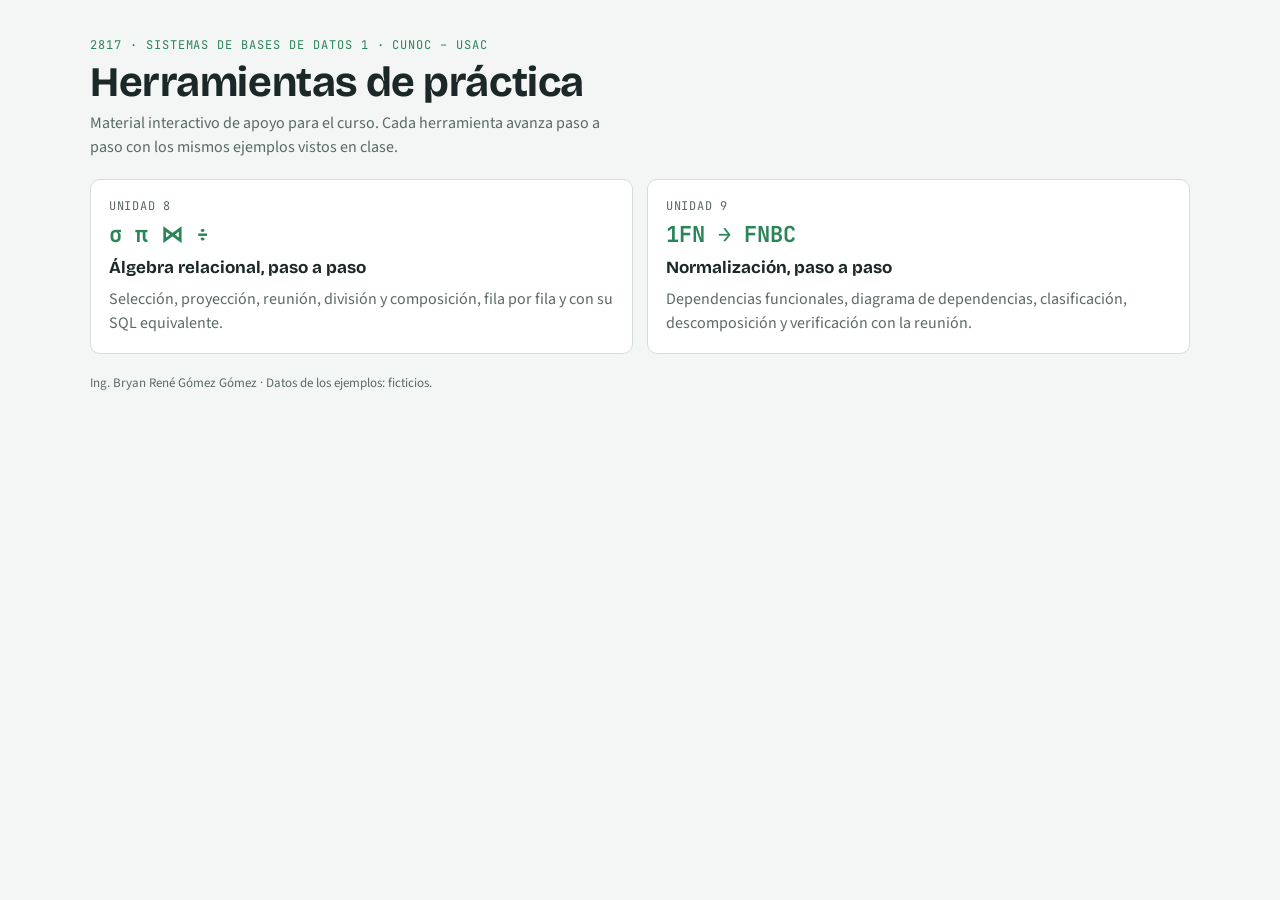
==== index.html @ 664d6ec6 "feat: project added." ====
<!doctype html>
<html lang="es">
  <head>
    <meta charset="utf-8" />
    <meta
      name="viewport"
      content="width=device-width, initial-scale=1, viewport-fit=cover"
    />
    <meta
      name="description"
      content="Herramientas interactivas del curso Sistemas de Bases de Datos 1."
    />
    <link
      rel="icon"
      href="data:image/svg+xml,%3Csvg xmlns=%22http://www.w3.org/2000/svg%22 viewBox=%220 0 32 32%22%3E%3Crect width=%2232%22 height=%2232%22 rx=%226%22 fill=%22%232c8559%22/%3E%3Ctext x=%2216%22 y=%2222%22 font-size=%2216%22 text-anchor=%22middle%22 fill=%22white%22 font-family=%22monospace%22 font-weight=%22700%22%3EBD%3C/text%3E%3C/svg%3E"
    />
    <title>Sistemas de Bases de Datos 1</title>
    <link rel="preconnect" href="https://fonts.googleapis.com" />
    <link
      rel="stylesheet"
      href="https://fonts.googleapis.com/css2?family=Bricolage+Grotesque:wght@600;700&family=JetBrains+Mono:wght@400;700&family=Source+Sans+3:wght@400;600;700&display=swap"
    />
    <link rel="stylesheet" href="assets/css/curso.css" />
    <style>
      .cards {
        display: grid;
        grid-template-columns: repeat(auto-fit, minmax(260px, 1fr));
        gap: 14px;
      }
      a.tool {
        display: flex;
        flex-direction: column;
        gap: 6px;
        text-decoration: none;
        color: var(--ink);
        background: var(--surface);
        border: 1px solid var(--line);
        border-radius: var(--radius);
        padding: 18px;
      }
      a.tool:hover {
        border-color: var(--accent);
      }
      a.tool .sym {
        font: 700 22px var(--font-mono);
        color: var(--accent);
      }
      a.tool .unit {
        font: 12px var(--font-mono);
        color: var(--muted);
        text-transform: uppercase;
        letter-spacing: 0.06em;
      }
      a.tool p {
        color: var(--muted);
      }
    </style>
  </head>
  <body>
    <div class="wrap">
      <header class="top">
        <span class="eyebrow"
          >2817 · Sistemas de Bases de Datos 1 · CUNOC – USAC</span
        >
        <h1>Herramientas de práctica</h1>
        <p class="lede">
          Material interactivo de apoyo para el curso. Cada herramienta avanza
          paso a paso con los mismos ejemplos vistos en clase.
        </p>
      </header>
      <div class="cards">
        <!-- Para agregar una herramienta nueva, copia uno de estos bloques <a class="tool"> y cambia la carpeta y el texto. -->
        <a class="tool" href="algebra/">
          <span class="unit">Unidad 8</span>
          <span class="sym">σ π ⋈ ÷</span>
          <h3>Álgebra relacional, paso a paso</h3>
          <p>
            Selección, proyección, reunión, división y composición, fila por
            fila y con su SQL equivalente.
          </p>
        </a>
        <a class="tool" href="normalization/">
          <span class="unit">Unidad 9</span>
          <span class="sym">1FN → FNBC</span>
          <h3>Normalización, paso a paso</h3>
          <p>
            Dependencias funcionales, diagrama de dependencias, clasificación,
            descomposición y verificación con la reunión.
          </p>
        </a>
      </div>
      <footer class="foot">
        Ing. Bryan René Gómez Gómez · Datos de los ejemplos: ficticios.
      </footer>
    </div>
  </body>
</html>
---- assets/css/curso.css ----
/* Layout: one centered column of "hojas" (sheets) with folder tabs on top; tables are the protagonists. */
:root {
  --bg: #f3f6f4;
  --surface: #ffffff;
  --surface-2: #eef3f0;
  --ink: #1b2827;
  --muted: #5a6a67;
  --line: #d3ddd9;
  --accent: #2c8559;
  --accent-ink: #ffffff;
  --accent-soft: #dff1e7;
  --ok: #2c8559;
  --ok-soft: #e3f4ea;
  --warn: #b86e08;
  --warn-soft: #fdf0d9;
  --bad: #cc3d3d;
  --bad-soft: #fbe6e4;
  --violet: #6b4fc7;
  --violet-soft: #ece7fb;
  --cur: #f6d87a;
  --font-display: "Bricolage Grotesque", "Segoe UI", system-ui, sans-serif;
  --font-body: "Source Sans 3", "Segoe UI", system-ui, sans-serif;
  --font-mono:
    "JetBrains Mono", ui-monospace, "Cascadia Mono", Consolas, monospace;
  --radius: 10px;
}
@media (prefers-color-scheme: dark) {
  :root:not([data-theme="light"]) {
    --bg: #121918;
    --surface: #1a2423;
    --surface-2: #213029;
    --ink: #e3ebe8;
    --muted: #9aaca7;
    --line: #2f3d3b;
    --accent: #5ccb92;
    --accent-ink: #0f1a16;
    --accent-soft: #1d3a2c;
    --ok: #5ccb92;
    --ok-soft: #1c352a;
    --warn: #e6a640;
    --warn-soft: #3a2c14;
    --bad: #ff7a72;
    --bad-soft: #3d2222;
    --violet: #ac95ff;
    --violet-soft: #2c2547;
    --cur: #7a6420;
    color-scheme: dark;
  }
}
:root[data-theme="dark"] {
  --bg: #121918;
  --surface: #1a2423;
  --surface-2: #213029;
  --ink: #e3ebe8;
  --muted: #9aaca7;
  --line: #2f3d3b;
  --accent: #5ccb92;
  --accent-ink: #0f1a16;
  --accent-soft: #1d3a2c;
  --ok: #5ccb92;
  --ok-soft: #1c352a;
  --warn: #e6a640;
  --warn-soft: #3a2c14;
  --bad: #ff7a72;
  --bad-soft: #3d2222;
  --violet: #ac95ff;
  --violet-soft: #2c2547;
  --cur: #7a6420;
  color-scheme: dark;
}
* {
  box-sizing: border-box;
}
[hidden] {
  display: none !important;
}
body {
  background: var(--bg);
  color: var(--ink);
  font-family: var(--font-body);
  font-size: 16px;
  line-height: 1.5;
  padding-left: max(16px, env(safe-area-inset-left, 0px));
  padding-right: max(16px, env(safe-area-inset-right, 0px));
  padding-block: 28px 56px;
}
.wrap {
  max-width: 1100px;
  margin: 0 auto;
  display: flex;
  flex-direction: column;
  gap: 20px;
}
header.top {
  display: flex;
  flex-direction: column;
  gap: 6px;
}
.eyebrow {
  font-family: var(--font-mono);
  font-size: 12px;
  letter-spacing: 0.08em;
  text-transform: uppercase;
  color: var(--accent);
}
h1 {
  font-family: var(--font-display);
  font-size: clamp(28px, 4.4vw, 42px);
  line-height: 1.08;
  margin: 0;
  text-wrap: balance;
  letter-spacing: -0.01em;
}
h2 {
  font-family: var(--font-display);
  font-size: 22px;
  margin: 0;
  text-wrap: balance;
}
h3 {
  font-family: var(--font-display);
  font-size: 17px;
  margin: 0;
}
.lede {
  color: var(--muted);
  max-width: 68ch;
  margin: 0;
}
p {
  margin: 0;
}
code,
.mono {
  font-family: var(--font-mono);
  font-size: 0.92em;
}

/* folder tabs */
.tabs {
  display: flex;
  gap: 4px;
  overflow-x: auto;
  padding-top: 4px;
  scrollbar-width: thin;
}
.tab {
  flex: 0 0 auto;
  display: flex;
  align-items: center;
  gap: 8px;
  border: 1px solid var(--line);
  border-bottom: none;
  background: var(--surface-2);
  color: var(--muted);
  padding: 9px 14px 8px;
  border-radius: 10px 10px 0 0;
  font: 600 15px var(--font-body);
  cursor: pointer;
}
.tab .sym {
  font-family: var(--font-mono);
  font-size: 18px;
  color: var(--accent);
  line-height: 1;
}
.tab[aria-selected="true"] {
  background: var(--surface);
  color: var(--ink);
  position: relative;
  top: 1px;
}
.tab:focus-visible,
button:focus-visible,
select:focus-visible,
input:focus-visible,
label.chk:focus-within {
  outline: 2px solid var(--accent);
  outline-offset: 2px;
}
.sheet {
  background: var(--surface);
  border: 1px solid var(--line);
  border-radius: 0 var(--radius) var(--radius) var(--radius);
  padding: 22px clamp(14px, 3vw, 28px) 26px;
  display: flex;
  flex-direction: column;
  gap: 18px;
  margin-top: -1px;
}
.intro {
  display: flex;
  flex-direction: column;
  gap: 6px;
  max-width: 75ch;
}
.intro p {
  color: var(--muted);
}

/* controls */
.controls {
  display: flex;
  flex-wrap: wrap;
  gap: 10px 14px;
  align-items: center;
  background: var(--surface-2);
  border-radius: var(--radius);
  padding: 12px 14px;
}
.controls .label {
  font-size: 13px;
  font-weight: 700;
  color: var(--muted);
  text-transform: uppercase;
  letter-spacing: 0.05em;
}
.ctl-group {
  display: flex;
  flex-wrap: wrap;
  gap: 8px;
  align-items: center;
}
select,
input[type="number"],
input[type="text"] {
  font: 15px var(--font-mono);
  color: var(--ink);
  background: var(--surface);
  border: 1px solid var(--line);
  border-radius: 7px;
  padding: 6px 8px;
  min-width: 0;
}
input[type="number"] {
  width: 72px;
}
label.chk {
  display: inline-flex;
  align-items: center;
  gap: 6px;
  font-family: var(--font-mono);
  font-size: 14px;
  background: var(--surface);
  border: 1px solid var(--line);
  padding: 5px 9px;
  border-radius: 7px;
  cursor: pointer;
}
label.chk input {
  accent-color: var(--accent);
}
.chips {
  display: flex;
  flex-wrap: wrap;
  gap: 6px;
}
.chip {
  font: 600 13px var(--font-body);
  border: 1px solid var(--line);
  background: var(--surface);
  color: var(--ink);
  border-radius: 999px;
  padding: 5px 11px;
  cursor: pointer;
}
.chip:hover {
  border-color: var(--accent);
}
button.btn {
  font: 700 14px var(--font-body);
  border-radius: 8px;
  padding: 8px 14px;
  cursor: pointer;
  border: 1px solid var(--accent);
  background: var(--surface);
  color: var(--accent);
}
button.btn.primary {
  background: var(--accent);
  color: var(--accent-ink);
}
button.btn:disabled {
  opacity: 0.45;
  cursor: default;
}
.stepbar {
  display: flex;
  flex-wrap: wrap;
  gap: 8px;
  align-items: center;
}
.stepcount {
  font-family: var(--font-mono);
  font-size: 13px;
  color: var(--muted);
  margin-left: 4px;
}

/* relations */
.stage {
  display: flex;
  flex-wrap: wrap;
  gap: 18px;
  align-items: flex-start;
}
figure.rel {
  margin: 0;
  display: flex;
  flex-direction: column;
  gap: 6px;
  min-width: 0;
  max-width: 100%;
}
figure.rel figcaption {
  display: flex;
  flex-wrap: wrap;
  gap: 4px 10px;
  align-items: baseline;
  font-family: var(--font-display);
  font-weight: 700;
  font-size: 15px;
}
figure.rel figcaption .meta {
  font: 12px var(--font-mono);
  color: var(--muted);
  font-weight: 400;
}
figure.rel.is-result figcaption {
  color: var(--accent);
}
.scroll {
  overflow-x: auto;
  max-width: 100%;
}
table.t {
  border-collapse: separate;
  border-spacing: 0;
  font-family: var(--font-mono);
  font-size: 13.5px;
  font-variant-numeric: tabular-nums;
  border: 1px solid var(--line);
  border-radius: 8px;
  overflow: hidden;
}
table.t th {
  background: var(--accent-soft);
  color: var(--ink);
  font-weight: 700;
  text-align: left;
  padding: 6px 10px;
  border-bottom: 1px solid var(--line);
  white-space: nowrap;
}
table.t th.pk {
  text-decoration: underline;
  text-underline-offset: 3px;
}
table.t td {
  padding: 5px 10px;
  border-bottom: 1px solid var(--line);
  white-space: nowrap;
}
table.t tr:last-child td {
  border-bottom: none;
}
table.t td.mark {
  width: 1.5em;
  text-align: center;
  font-weight: 700;
  padding: 5px 6px;
}
table.t th.mark {
  padding: 6px;
}
table.t .hc {
  background: var(--violet-soft);
}
table.t th.hc {
  color: var(--violet);
}
tr.ok td {
  background: var(--ok-soft);
}
tr.ok td.mark {
  color: var(--ok);
}
tr.no td {
  color: var(--muted);
}
tr.no td.mark {
  color: var(--bad);
}
tr.dup td {
  color: var(--bad);
  text-decoration: line-through;
  background: var(--bad-soft);
}
tr.dup td.mark {
  text-decoration: none;
}
tr.cur td {
  box-shadow:
    inset 0 2px 0 var(--cur),
    inset 0 -2px 0 var(--cur);
}
tr.cur td:first-child {
  box-shadow:
    inset 2px 2px 0 var(--cur),
    inset 0 -2px 0 var(--cur);
}
tr.pend td {
  color: var(--muted);
  opacity: 0.55;
}
.empty-rel {
  font-family: var(--font-mono);
  font-size: 13px;
  color: var(--muted);
  border: 1px dashed var(--line);
  border-radius: 8px;
  padding: 10px 14px;
}

/* narration & result */
.duo {
  display: grid;
  grid-template-columns: minmax(0, 1.25fr) minmax(0, 1fr);
  gap: 18px;
}
@media (max-width: 760px) {
  .duo {
    grid-template-columns: minmax(0, 1fr);
  }
}
.log {
  background: var(--surface-2);
  border-radius: var(--radius);
  padding: 12px 14px;
  display: flex;
  flex-direction: column;
  gap: 6px;
  min-height: 120px;
}
.log h3 {
  font-size: 14px;
  text-transform: uppercase;
  letter-spacing: 0.06em;
  color: var(--muted);
  font-family: var(--font-body);
}
.log ol {
  margin: 0;
  padding-left: 30px;
  display: flex;
  flex-direction: column;
  gap: 4px;
  max-height: 260px;
  overflow-y: auto;
}
.log li {
  color: var(--muted);
  font-size: 15px;
}
.log li:last-child {
  color: var(--ink);
  font-weight: 600;
}
.card {
  border: 1px solid var(--line);
  border-radius: var(--radius);
  padding: 14px 16px;
  display: flex;
  flex-direction: column;
  gap: 10px;
  min-width: 0;
}
.card .k {
  font-size: 12px;
  text-transform: uppercase;
  letter-spacing: 0.07em;
  color: var(--muted);
  font-weight: 700;
}
.expr {
  font-family: "STIX Two Math", "Cambria Math", "Times New Roman", serif;
  font-size: 22px;
  line-height: 1.3;
  overflow-x: auto;
}
.expr sub {
  font-size: 0.62em;
  font-family: var(--font-body);
}
pre.sql {
  margin: 0;
  font-family: var(--font-mono);
  font-size: 13.5px;
  background: var(--surface-2);
  padding: 10px 12px;
  border-radius: 8px;
  overflow-x: auto;
  white-space: pre;
}
.stats {
  display: flex;
  flex-wrap: wrap;
  gap: 8px;
}
.stat {
  font-family: var(--font-mono);
  font-size: 13px;
  border: 1px solid var(--line);
  border-radius: 999px;
  padding: 3px 10px;
}
.stat b {
  color: var(--accent);
}
.note {
  font-size: 14.5px;
  color: var(--muted);
  border-left: 3px solid var(--line);
  padding-left: 10px;
}
.note.warn {
  border-color: var(--warn);
  color: var(--ink);
}
.note.bad {
  border-color: var(--bad);
  color: var(--ink);
}
.note.good {
  border-color: var(--ok);
  color: var(--ink);
}
.pill {
  display: inline-block;
  font: 700 12px var(--font-body);
  border-radius: 999px;
  padding: 2px 9px;
  letter-spacing: 0.03em;
}
.pill.ok {
  background: var(--ok-soft);
  color: var(--ok);
}
.pill.warn {
  background: var(--warn-soft);
  color: var(--warn);
}
.pill.bad {
  background: var(--bad-soft);
  color: var(--bad);
}
.pill.violet {
  background: var(--violet-soft);
  color: var(--violet);
}
footer.foot {
  color: var(--muted);
  font-size: 13px;
}
@media (prefers-reduced-motion: no-preference) {
  .fade {
    animation: fade 0.25s ease-out;
  }
  @keyframes fade {
    from {
      opacity: 0.35;
      transform: translateY(3px);
    }
    to {
      opacity: 1;
      transform: none;
    }
  }
}
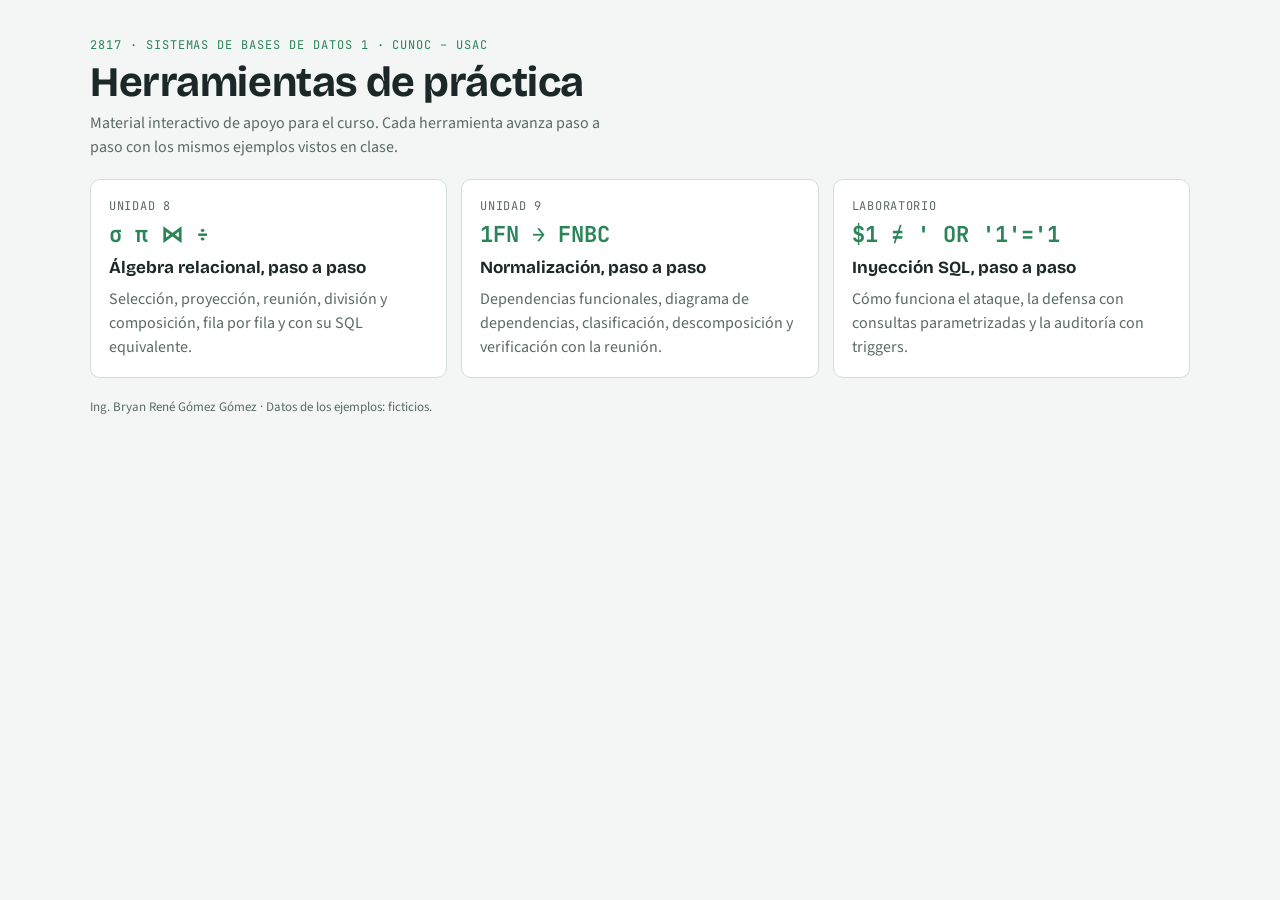
==== commit 3b99b85a: "feat: security module material is added" ====
--- a/index.html
+++ b/index.html
@@ -88,6 +88,15 @@
             descomposición y verificación con la reunión.
           </p>
         </a>
+        <a class="tool" href="seguridad/">
+          <span class="unit">Laboratorio</span>
+          <span class="sym">$1 ≠ ' OR '1'='1</span>
+          <h3>Inyección SQL, paso a paso</h3>
+          <p>
+            Cómo funciona el ataque, la defensa con consultas parametrizadas y
+            la auditoría con triggers.
+          </p>
+        </a>
       </div>
       <footer class="foot">
         Ing. Bryan René Gómez Gómez · Datos de los ejemplos: ficticios.
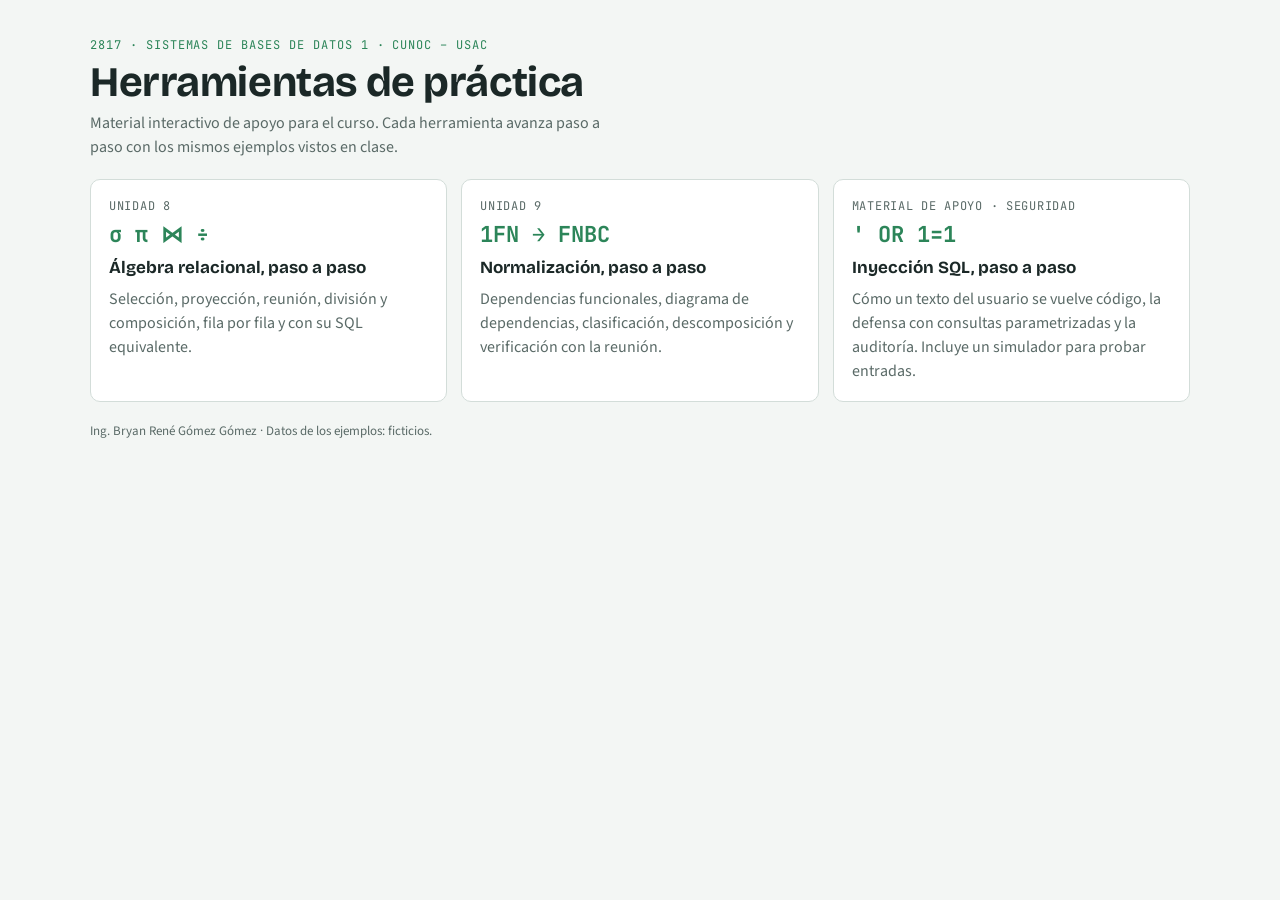
==== commit 1d0653d3: "feat: security module material is added." ====
--- a/index.html
+++ b/index.html
@@ -88,13 +88,14 @@
             descomposición y verificación con la reunión.
           </p>
         </a>
-        <a class="tool" href="seguridad/">
-          <span class="unit">Laboratorio</span>
-          <span class="sym">$1 ≠ ' OR '1'='1</span>
+        <a class="tool" href="security/">
+          <span class="unit">Material de apoyo · Seguridad</span>
+          <span class="sym">' OR 1=1</span>
           <h3>Inyección SQL, paso a paso</h3>
           <p>
-            Cómo funciona el ataque, la defensa con consultas parametrizadas y
-            la auditoría con triggers.
+            Cómo un texto del usuario se vuelve código, la defensa con consultas
+            parametrizadas y la auditoría. Incluye un simulador para probar
+            entradas.
           </p>
         </a>
       </div>
